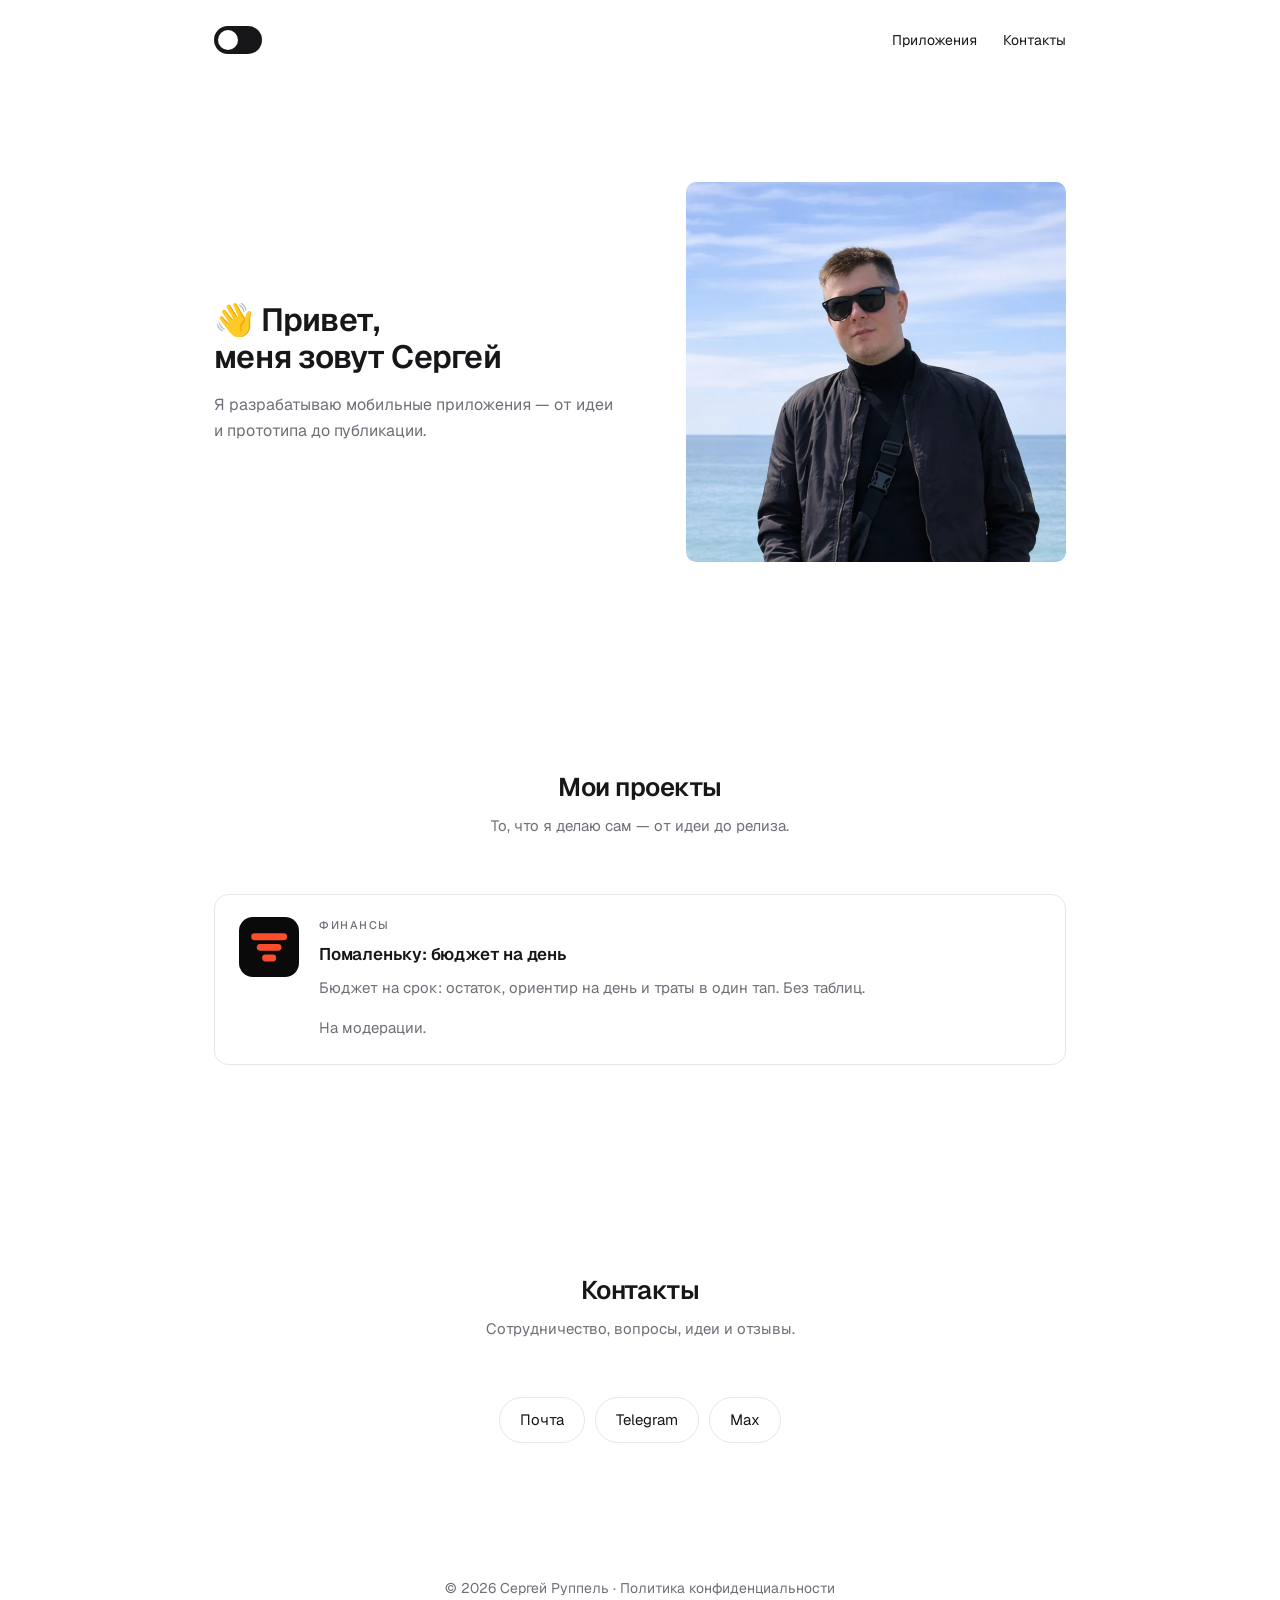
==== index.html @ 280b4ad0 "Refactor code structure for improved readability and maintainability" ====
<!DOCTYPE html>
<html lang="ru">

<head>
  <meta charset="utf-8">
  <meta name="viewport" content="width=device-width, initial-scale=1">

  <title>Сергей Руппель: разработка мобильных приложений</title>
  <meta name="description"
    content="Сергей Руппель: разработка кроссплатформенных мобильных приложений. Проектирование, публикация и поддержка приложений для мобильных платформ.">
  <link rel="canonical" href="https://sergeyruppel.ru/">
  <meta name="theme-color" content="#ffffff">
  <meta name="color-scheme" content="light dark">
  <meta name="author" content="Сергей Руппель">

  <!-- тема применяется до первой отрисовки, иначе мелькает светлый фон -->
  <script>
    try {
      if (localStorage.getItem("theme") === "dark") {
        document.documentElement.dataset.theme = "dark";
      }
    } catch (e) { }
  </script>

  <meta property="og:type" content="website">
  <meta property="og:site_name" content="Сергей Руппель">
  <meta property="og:locale" content="ru_RU">
  <meta property="og:title" content="Сергей Руппель: разработка мобильных приложений">
  <meta property="og:description" content="Разработка мобильных приложений. От идеи и прототипа до релиза.">
  <meta property="og:url" content="https://sergeyruppel.ru/">
  <meta property="og:image" content="https://sergeyruppel.ru/og-image.jpg">
  <meta property="og:image:width" content="1200">
  <meta property="og:image:height" content="630">
  <meta property="og:image:alt" content="Сергей Руппель: разработка мобильных приложений">
  <meta name="twitter:card" content="summary_large_image">
  <meta name="twitter:title" content="Сергей Руппель: разработка мобильных приложений">
  <meta name="twitter:description" content="От идеи и прототипа до релиза.">
  <meta name="twitter:image" content="https://sergeyruppel.ru/og-image.jpg">

  <link rel="icon" href="favicon.ico" sizes="32x32">
  <link rel="icon" href="favicon.svg" type="image/svg+xml">
  <link rel="apple-touch-icon" href="apple-touch-icon.png">
  <link rel="stylesheet" href="styles.css">
  <link rel="preload" href="fonts/geist-cyrillic.woff2" as="font" type="font/woff2" crossorigin>
  <link rel="preload" href="fonts/geist-latin.woff2" as="font" type="font/woff2" crossorigin>
  <script src="script.js" defer></script>

  <script type="application/ld+json">
  {
    "@context": "https://schema.org",
    "@type": "Person",
    "name": "Сергей Руппель",
    "url": "https://sergeyruppel.ru/",
    "email": "sergeyruppel@ya.ru",
    "jobTitle": "Разработчик мобильных приложений",
    "description": "Разработчик кроссплатформенных мобильных приложений.",
    "knowsAbout": ["Flutter", "iOS", "Android", "Мобильная разработка", "Разработка приложений"],
    "sameAs": [
      "https://t.me/sergeyruppel",
      "https://max.ru/u/f9LHodD0cOKE2TDCVuSM6sBvz00FfilNUJwwnV3EtzNXX3JXoLwHIVCT6Qw"
    ],
    "image": "https://sergeyruppel.ru/og-image.jpg"
  }
  </script>
</head>

<body>

  <a class="skip" href="#main">Перейти к содержимому</a>

  <header class="site-header">
    <div class="wrap">
      <label class="switch">
        <input class="switch__input" type="checkbox" id="theme-toggle" role="switch" aria-label="Тёмная тема">
        <span class="switch__track" aria-hidden="true"></span>
      </label>
      <nav class="nav" aria-label="Разделы страницы">
        <a href="#apps">Приложения</a>
        <a href="#contact">Контакты</a>
      </nav>
    </div>
  </header>

  <main id="main" tabindex="-1">

    <section class="hero" id="top">
      <div class="wrap hero-grid">
        <div class="hero-copy">
          <h1><span class="wave" aria-hidden="true">👋</span> Привет, меня&nbsp;зовут Сергей</h1>
          <p>Я&nbsp;разрабатываю мобильные приложения — от&nbsp;идеи и&nbsp;прототипа до&nbsp;публикации.</p>
        </div>
        <img class="hero-photo" src="photo.webp" alt="Сергей Руппель" width="760" height="760" fetchpriority="high">
      </div>
    </section>

    <section class="section" id="apps">
      <div class="wrap">
        <div class="section-head">
          <h2>Мои проекты</h2>
          <p>То, что я делаю сам — от идеи до релиза.</p>
        </div>

        <div class="cards">
          <article class="card">
            <img class="card-icon" src="app-icon.svg" alt="" width="60" height="60">
            <div class="card-body">
              <p class="card-cat">Финансы</p>
              <h3>Помаленьку: бюджет на день</h3>
              <p class="card-desc">Бюджет на срок: остаток, ориентир на день и траты в один тап. Без таблиц.</p>
              <div class="card-store">
                <p class="card-desc">На модерации.</p>
              </div>
            </div>
          </article>
        </div>
      </div>
    </section>

    <section class="section" id="contact">
      <div class="wrap">
        <div class="section-head">
          <h2>Контакты</h2>
          <p>Сотрудничество, вопросы, идеи и отзывы.</p>
        </div>

        <ul class="contacts">
          <li class="contact-item">
            <a class="chip" href="mailto:sergeyruppel@ya.ru" data-copy="sergeyruppel@ya.ru">Почта</a>
            <span class="copy-toast" role="status" aria-live="polite"></span>
          </li>
          <li>
            <a class="chip" href="https://t.me/sergeyruppel" target="_blank" rel="noopener">Telegram</a>
          </li>
          <li>
            <a class="chip" href="https://max.ru/u/f9LHodD0cOKE2TDCVuSM6sBvz00FfilNUJwwnV3EtzNXX3JXoLwHIVCT6Qw"
              target="_blank" rel="noopener">Max</a>
          </li>
        </ul>
      </div>
    </section>

  </main>

  <footer class="foot">
    <div class="wrap">© <span id="year">2026</span> Сергей Руппель · <a href="/privacy.html">Политика
        конфиденциальности</a></div>
  </footer>

  <!-- Yandex.Metrika counter -->
  <script type="text/javascript">
    (function (m, e, t, r, i, k, a) {
      m[i] = m[i] || function () { (m[i].a = m[i].a || []).push(arguments) };
      m[i].l = 1 * new Date();
      for (var j = 0; j < document.scripts.length; j++) { if (document.scripts[j].src === r) { return; } }
      k = e.createElement(t), a = e.getElementsByTagName(t)[0], k.async = 1, k.src = r, a.parentNode.insertBefore(k, a)
    })(window, document, 'script', 'https://mc.yandex.ru/metrika/tag.js?id=114305701', 'ym');

    ym(114305701, 'init', { ssr: true, webvisor: true, clickmap: true, ecommerce: "dataLayer", referrer: document.referrer, url: location.href, accurateTrackBounce: true, trackLinks: true });
  </script>
  <noscript>
    <div><img src="https://mc.yandex.ru/watch/114305701" style="position:absolute; left:-9999px;" alt="" /></div>
  </noscript>
  <!-- /Yandex.Metrika counter -->

</body>

</html>
---- styles.css ----
/* ============================================================
   sergeyruppel.ru — стили
   Порядок: шрифт → токены → база → шапка → первый экран →
   секции → карточка → контакты → подвал → тёмная тема → адаптив
   ============================================================ */

/* ---------- шрифт: Geist, нарезанный по алфавитам ---------- */

@font-face {
  font-family: "Geist";
  font-style: normal;
  font-weight: 300 700;
  font-display: swap;
  src: url("fonts/geist-cyrillic.woff2") format("woff2");
  unicode-range: U+0301, U+0400-045F, U+0490-0491, U+04B0-04B1, U+2116;
}

@font-face {
  font-family: "Geist";
  font-style: normal;
  font-weight: 300 700;
  font-display: swap;
  src: url("fonts/geist-latin.woff2") format("woff2");
  unicode-range: U+0000-00FF, U+0131, U+0152-0153, U+02BB-02BC, U+02C6, U+02DA,
    U+02DC, U+0304, U+0308, U+0329, U+2000-206F, U+20AC, U+2122,
    U+2191, U+2193, U+2212, U+2215, U+FEFF, U+FFFD;
}

/* ---------- токены ---------- */

:root {
  --bg: #ffffff;
  --ink: #17171a;
  --muted: #6f6f78;
  --line: #e7e7e7;
  --line-strong: #cfcfcf;
  --hover: #fafafa;
  --mark: #ffcc00;

  --sans: "Geist", "Segoe UI", -apple-system, BlinkMacSystemFont, "Inter",
    "Helvetica Neue", Arial, "Noto Sans", sans-serif;

  --wrap: 900px;
  --section-space: clamp(44px, 8vw, 116px);
  --radius: 14px;
  --ease: cubic-bezier(0.22, 0.61, 0.36, 1);
}

html[data-theme="dark"] {
  color-scheme: dark;
  --bg: #17171a;
  --ink: #ffffff;
  --muted: #9a9aa3;
  --line: #2c2c32;
  --line-strong: #45454e;
  --hover: #1f1f25;
}

/* ---------- база ---------- */

*,
*::before,
*::after {
  box-sizing: border-box;
}

html {
  -webkit-text-size-adjust: 100%;
  scroll-behavior: smooth;
  scroll-padding-top: 32px;
}

body {
  margin: 0;
  background: var(--bg);
  color: var(--ink);
  font-family: var(--sans);
  font-size: 16px;
  line-height: 1.6;
  -webkit-font-smoothing: antialiased;
  -moz-osx-font-smoothing: grayscale;
  transition: background-color 0.25s ease, color 0.25s ease;
}

img {
  display: block;
  max-width: 100%;
}

h1,
h2,
h3,
p,
figure {
  margin: 0;
}

a {
  color: inherit;
  text-decoration: none;
}

::selection {
  background: var(--mark);
  color: #17171a;
}

:focus-visible {
  outline: 2px solid var(--ink);
  outline-offset: 3px;
  border-radius: 3px;
}

.wrap {
  width: 100%;
  max-width: var(--wrap);
  margin: 0 auto;
  padding: 0 24px;
}

.skip {
  position: fixed;
  top: 10px;
  left: 10px;
  z-index: 100;
  padding: 10px 16px;
  border-radius: 8px;
  background: var(--ink);
  color: var(--bg);
  font-size: 14px;
  transform: translateY(-180%);
  transition: transform 0.2s var(--ease);
}

.skip:focus {
  transform: none;
}

/* ---------- шапка ---------- */

.site-header {
  padding: 26px 0;
}

.site-header .wrap {
  display: flex;
  align-items: center;
  justify-content: space-between;
  gap: 24px;
}

.nav {
  display: flex;
  gap: 26px;
  font-size: 14px;
}

.nav a {
  transition: color 0.15s ease;
}

.nav a:hover {
  color: var(--muted);
}

/* переключатель темы */

.switch {
  display: inline-flex;
  flex: none;
  cursor: pointer;
}

.switch__input {
  position: absolute;
  width: 1px;
  height: 1px;
  margin: 0;
  opacity: 0;
}

.switch__track {
  position: relative;
  display: block;
  width: 48px;
  height: 28px;
  border-radius: 999px;
  background: var(--ink);
  transition: background-color 0.25s ease;
}

.switch__track::after {
  content: "";
  position: absolute;
  top: 4px;
  left: 4px;
  width: 20px;
  height: 20px;
  border-radius: 50%;
  background: var(--bg);
  transition: transform 0.25s var(--ease), background-color 0.25s ease;
}

.switch__input:checked+.switch__track::after {
  transform: translateX(20px);
}

.switch__input:focus-visible+.switch__track {
  outline: 2px solid var(--ink);
  outline-offset: 3px;
}

/* main получает фокус по ссылке «к содержимому» — рамку вокруг страницы не рисуем */
main:focus,
main:focus-visible {
  outline: none;
}

/* ---------- первый экран и секции ---------- */

.hero,
.section {
  padding: var(--section-space) 0;
}

.hero-grid {
  display: grid;
  grid-template-columns: minmax(0, 1fr) clamp(240px, 32vw, 380px);
  align-items: center;
  gap: clamp(28px, 5vw, 64px);
}

.hero-copy {
  text-align: left;
}

.hero-copy h1 {
  font-size: clamp(23px, 2.6vw, 32px);
  font-weight: 600;
  line-height: 1.18;
  letter-spacing: -0.022em;
  text-wrap: balance;
}

.hero-copy p {
  margin-top: 16px;
  font-size: clamp(15px, 1.3vw, 16px);
  line-height: 1.62;
  color: var(--muted);
  text-wrap: pretty;
}

.hero-photo {
  width: 100%;
  height: auto;
  border-radius: 10px;
  transition: filter 0.3s ease;
}

/* рука машет при переключении темы */
.wave {
  display: inline-block;
  transform-origin: 60% 90%;
}

.wave.is-waving {
  animation: wave-hand 0.55s ease-in-out 1;
}

@keyframes wave-hand {

  0%,
  100% {
    transform: rotate(0deg);
  }

  30% {
    transform: rotate(14deg);
  }

  70% {
    transform: rotate(-8deg);
  }
}

.section-head {
  margin-bottom: clamp(32px, 4.5vw, 56px);
  text-align: center;
}

.section-head h2 {
  font-size: clamp(21px, 2vw, 26px);
  font-weight: 600;
  letter-spacing: -0.02em;
}

.section-head p {
  margin-top: 6px;
  font-size: 15px;
  color: var(--muted);
}

/* ---------- карточка приложения ---------- */

.cards {
  display: grid;
  gap: 16px;
}

.card {
  display: grid;
  grid-template-columns: 60px minmax(0, 1fr);
  align-items: start;
  gap: 20px;
  padding: 22px 24px 24px;
  border: 1px solid var(--line);
  border-radius: var(--radius);
  transition: border-color 0.18s ease, background 0.18s ease;
}

.card:hover {
  border-color: var(--line-strong);
  background: var(--hover);
}

.card-icon {
  display: block;
  width: 60px;
  height: 60px;
  border-radius: var(--radius);
}

.card-cat {
  font-size: 11px;
  font-weight: 500;
  letter-spacing: 0.14em;
  text-transform: uppercase;
  color: var(--muted);
}

.card h3 {
  margin-top: 6px;
  font-size: 17px;
  font-weight: 600;
  letter-spacing: -0.012em;
}

.card-desc {
  margin-top: 8px;
  max-width: 62ch;
  font-size: 15px;
  line-height: 1.6;
  color: var(--muted);
}

.card-links {
  display: flex;
  flex-wrap: wrap;
  gap: 14px;
  margin-top: 14px;
  font-size: 15px;
}

.card-links a {
  color: var(--muted);
  text-decoration: underline;
  text-underline-offset: 3px;
  text-decoration-thickness: 1px;
  text-decoration-color: var(--line-strong);
  transition: color 0.15s ease, text-decoration-color 0.15s ease;
}

.card-links a:hover {
  color: var(--ink);
  text-decoration-color: var(--ink);
}

/* кнопка RuStore: пока не ссылка — приложение на модерации */
.card-store {
  margin-top: 16px;
}

.card-store img {
  display: block;
  width: auto;
  height: 40px;
  transition: filter 0.3s ease;
}

/* ---------- контакты ---------- */

.contacts {
  display: flex;
  flex-wrap: wrap;
  justify-content: center;
  gap: 10px;
  margin: 0;
  padding: 0;
  list-style: none;
}

.chip {
  display: inline-flex;
  align-items: center;
  padding: 10px 20px;
  border: 1px solid var(--line);
  border-radius: 999px;
  font-size: 15px;
  white-space: nowrap;
  transition: border-color 0.18s ease, background 0.18s ease;
}

.chip:hover {
  border-color: var(--line-strong);
  background: var(--hover);
}

.contact-item {
  position: relative;
}

.copy-toast {
  position: absolute;
  top: calc(100% + 10px);
  left: 50%;
  z-index: 5;
  padding: 7px 12px;
  border-radius: 8px;
  background: var(--ink);
  color: var(--bg);
  font-size: 13px;
  line-height: 1.2;
  white-space: nowrap;
  pointer-events: none;
  opacity: 0;
  transform: translate(-50%, -4px);
  transition: opacity 0.18s ease, transform 0.18s ease;
}

.copy-toast.is-visible {
  opacity: 1;
  transform: translate(-50%, 0);
}

/* ---------- подвал ---------- */

.foot {
  padding: 32px 0 40px;
  text-align: center;
  font-size: 14px;
  color: var(--muted);
}

/* ---------- тёмная тема: картинки ---------- */

html[data-theme="dark"] .hero-photo {
  filter: grayscale(1);
}

html[data-theme="dark"] .card-store img {
  filter: brightness(0) invert(1);
}

/* ---------- адаптив ---------- */

@media (max-width: 720px) {
  .hero-grid {
    grid-template-columns: 1fr;
    gap: 32px;
  }

  .hero-copy {
    text-align: center;
  }

  .hero-photo {
    order: 2;
    width: min(100%, clamp(240px, 60vw, 320px));
    margin: 0 auto;
  }
}

@media (max-width: 480px) {
  .site-header {
    padding: 20px 0;
  }

  .nav {
    gap: 18px;
    font-size: 13px;
  }

  .card {
    padding: 20px 20px 22px;
  }
}

@media (prefers-reduced-motion: reduce) {
  html {
    scroll-behavior: auto;
  }

  *,
  *::before,
  *::after {
    transition-duration: 0.001ms !important;
    animation-duration: 0.001ms !important;
  }
}

@media print {
  .site-header {
    position: static;
  }
}
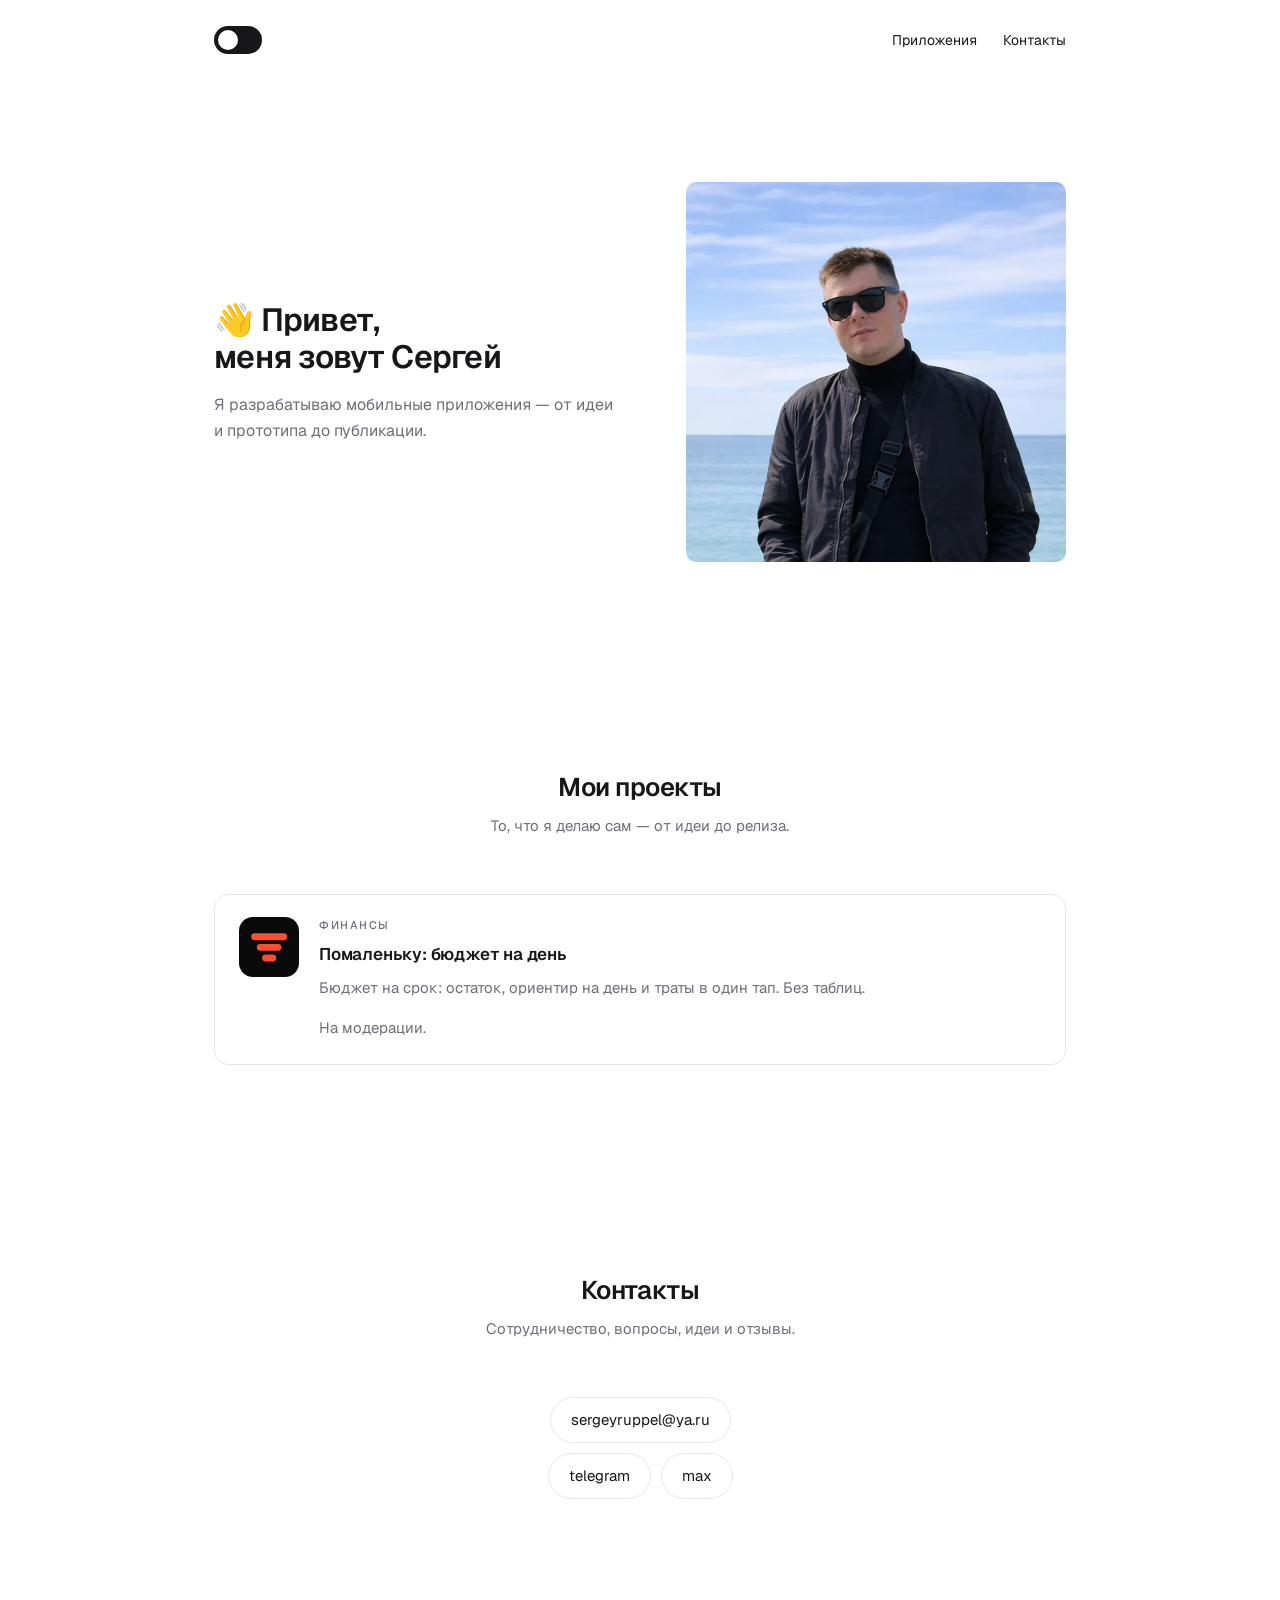
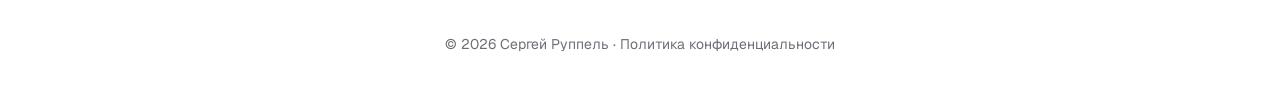
==== commit b736ecbd: "Refactor contact section for improved layout" ====
--- a/index.html
+++ b/index.html
@@ -124,16 +124,15 @@
         </div>
 
         <ul class="contacts">
-          <li class="contact-item">
-            <a class="chip" href="mailto:sergeyruppel@ya.ru" data-copy="sergeyruppel@ya.ru">Почта</a>
-            <span class="copy-toast" role="status" aria-live="polite"></span>
+          <li class="contacts__mail">
+            <a class="chip" href="mailto:sergeyruppel@ya.ru">sergeyruppel@ya.ru</a>
           </li>
           <li>
-            <a class="chip" href="https://t.me/sergeyruppel" target="_blank" rel="noopener">Telegram</a>
+            <a class="chip" href="https://t.me/sergeyruppel" target="_blank" rel="noopener">telegram</a>
           </li>
           <li>
             <a class="chip" href="https://max.ru/u/f9LHodD0cOKE2TDCVuSM6sBvz00FfilNUJwwnV3EtzNXX3JXoLwHIVCT6Qw"
-              target="_blank" rel="noopener">Max</a>
+              target="_blank" rel="noopener">max</a>
           </li>
         </ul>
       </div>
--- a/styles.css
+++ b/styles.css
@@ -415,31 +415,11 @@
   background: var(--hover);
 }
 
-.contact-item {
-  position: relative;
-}
-
-.copy-toast {
-  position: absolute;
-  top: calc(100% + 10px);
-  left: 50%;
-  z-index: 5;
-  padding: 7px 12px;
-  border-radius: 8px;
-  background: var(--ink);
-  color: var(--bg);
-  font-size: 13px;
-  line-height: 1.2;
-  white-space: nowrap;
-  pointer-events: none;
-  opacity: 0;
-  transform: translate(-50%, -4px);
-  transition: opacity 0.18s ease, transform 0.18s ease;
-}
-
-.copy-toast.is-visible {
-  opacity: 1;
-  transform: translate(-50%, 0);
+/* почта отдельной строкой над мессенджерами */
+.contacts__mail {
+  display: flex;
+  flex: 1 0 100%;
+  justify-content: center;
 }
 
 /* ---------- подвал ---------- */
